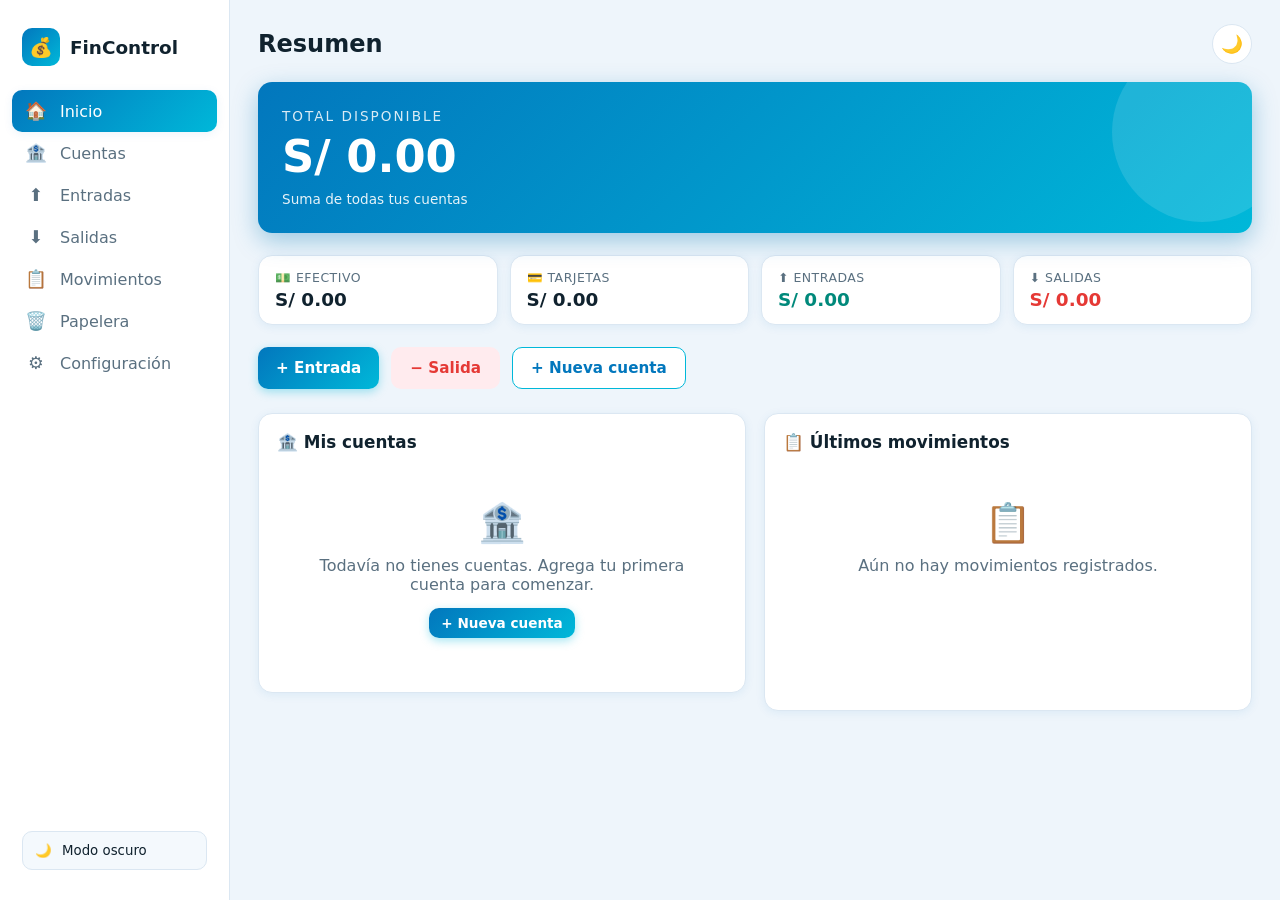
==== index.html @ 9997af48 "Add files via upload" ====
<!DOCTYPE html>
<html lang="es">
<head>
  <meta charset="UTF-8">
  <meta name="viewport" content="width=device-width, initial-scale=1.0">
  <title>FinControl — Inicio</title>
  <link rel="stylesheet" href="css/base.css">
  <link rel="stylesheet" href="css/inicio.css">
  <link rel="stylesheet" href="css/movimientos.css">
</head>
<body>
  <div class="app-layout">
    <!-- Menú lateral (desktop) -->
    <aside class="sidebar">
      <div class="brand">
        <div class="logo">💰</div>
        <span>FinControl</span>
      </div>
      <nav id="sidebar-nav"></nav>
      <div class="sidebar-footer">
        <button class="theme-toggle-btn" data-theme-toggle type="button">
          <span class="theme-icon">🌙</span>
          <span class="theme-label">Modo oscuro</span>
        </button>
      </div>
    </aside>

    <!-- Contenido -->
    <main class="content">
      <header class="page-header">
        <h1>Resumen</h1>
        <div class="header-actions">
          <button class="btn-icon" data-theme-toggle type="button" title="Cambiar tema">
            <span class="theme-icon">🌙</span>
          </button>
        </div>
      </header>

      <!-- TOTAL general -->
      <section class="total-hero">
        <div class="total-label">Total disponible</div>
        <div class="total-amount" id="total-general">S/ 0.00</div>
        <div class="total-sub" id="total-sub">Suma de todas tus cuentas</div>
      </section>

      <!-- Mini totales -->
      <section class="stats-row">
        <div class="stat-card">
          <div class="stat-label">💵 Efectivo</div>
          <div class="stat-value" id="total-cash">S/ 0.00</div>
        </div>
        <div class="stat-card">
          <div class="stat-label">💳 Tarjetas</div>
          <div class="stat-value" id="total-cards">S/ 0.00</div>
        </div>
        <div class="stat-card stat-income">
          <div class="stat-label">⬆️ Entradas</div>
          <div class="stat-value" id="total-incomes">S/ 0.00</div>
        </div>
        <div class="stat-card stat-expense">
          <div class="stat-label">⬇️ Salidas</div>
          <div class="stat-value" id="total-expenses">S/ 0.00</div>
        </div>
      </section>

      <!-- Acciones rápidas -->
      <section class="quick-actions">
        <a href="entradas.html" class="btn btn-primary">+ Entrada</a>
        <a href="salidas.html" class="btn btn-danger">− Salida</a>
        <a href="cuentas.html" class="btn btn-outline">+ Nueva cuenta</a>
      </section>

      <!-- Grid: cuentas y últimos movimientos -->
      <div class="home-grid">
        <section class="card accounts-widget">
          <h2 class="section-title">🏦 Mis cuentas</h2>
          <div id="home-accounts" class="mini-accounts"></div>
          <div id="home-accounts-empty" class="empty-state" hidden>
            <div class="empty-icon">🏦</div>
            <p>Todavía no tienes cuentas. Agrega tu primera cuenta para comenzar.</p>
            <a href="cuentas.html" class="btn btn-primary btn-sm">+ Nueva cuenta</a>
          </div>
        </section>

        <section class="card movements-widget">
          <h2 class="section-title">📋 Últimos movimientos</h2>
          <div id="home-movements" class="mov-list"></div>
          <div id="home-movements-empty" class="empty-state" hidden>
            <div class="empty-icon">📋</div>
            <p>Aún no hay movimientos registrados.</p>
          </div>
        </section>
      </div>
    </main>

    <!-- Barra inferior (móvil) -->
    <nav class="bottom-nav" id="bottom-nav"></nav>
  </div>

  <script src="js/utils.js"></script>
  <script src="js/storage.js"></script>
  <script src="js/theme.js"></script>
  <script src="js/nav.js"></script>
  <script src="js/shared.js"></script>
  <script src="js/inicio.js"></script>
</body>
</html>
---- css/base.css ----
/* =========================================================
   base.css — Variables, layout, navegación y componentes
   comunes (FinControl)
   ========================================================= */

/* --------------------- Temas --------------------- */
:root {
  --celeste: #4fc3f7;
  --cian: #00b8d9;
  --azul: #0277bd;
  --grad: linear-gradient(135deg, var(--azul), var(--cian));

  --bg: #eef5fb;
  --surface: #ffffff;
  --surface-2: #f4f9fd;
  --border: #dbe7f2;
  --text: #10222e;
  --text-2: #5a7080;
  --income: #00897b;
  --income-bg: #e0f2f1;
  --expense: #e53935;
  --expense-bg: #ffebee;
  --shadow: 0 2px 10px rgba(2, 119, 189, 0.08);
  --radius: 14px;
}

[data-theme="dark"] {
  --bg: #0a0e14;
  --surface: #121821;
  --surface-2: #1a2230;
  --border: #223041;
  --text: #e8f1f8;
  --text-2: #8fa6b8;
  --income: #4ddbc4;
  --income-bg: #0f2b26;
  --expense: #ff6b6b;
  --expense-bg: #2a1518;
  --shadow: 0 2px 10px rgba(0, 0, 0, 0.45);
}

/* --------------------- Reset --------------------- */
* { margin: 0; padding: 0; box-sizing: border-box; }

html { scroll-behavior: smooth; }

body {
  font-family: "Segoe UI", system-ui, -apple-system, Roboto, sans-serif;
  background: var(--bg);
  color: var(--text);
  min-height: 100vh;
  transition: background 0.25s ease, color 0.25s ease;
}

button { font-family: inherit; cursor: pointer; }
input, select, textarea { font-family: inherit; }
a { text-decoration: none; color: inherit; }

/* --------------------- Layout --------------------- */
.app-layout {
  display: flex;
  min-height: 100vh;
}

.sidebar {
  width: 230px;
  flex-shrink: 0;
  background: var(--surface);
  border-right: 1px solid var(--border);
  padding: 20px 12px;
  position: sticky;
  top: 0;
  height: 100vh;
  display: flex;
  flex-direction: column;
  gap: 4px;
}

.brand {
  display: flex;
  align-items: center;
  gap: 10px;
  padding: 8px 10px 20px;
  font-weight: 700;
  font-size: 1.15rem;
}

.brand .logo {
  width: 38px;
  height: 38px;
  border-radius: 10px;
  background: var(--grad);
  display: grid;
  place-items: center;
  font-size: 1.2rem;
  color: #fff;
}

.nav-link {
  display: flex;
  align-items: center;
  gap: 12px;
  padding: 11px 12px;
  border-radius: 10px;
  color: var(--text-2);
  font-weight: 500;
  transition: background 0.15s, color 0.15s;
}

.nav-link:hover { background: var(--surface-2); color: var(--text); }

.nav-link.active {
  background: var(--grad);
  color: #fff;
  box-shadow: var(--shadow);
}

.nav-icon { font-size: 1.1rem; width: 24px; text-align: center; }

.sidebar-footer { margin-top: auto; padding: 10px; }

.content {
  flex: 1;
  min-width: 0;
  padding: 24px 28px 90px;
  max-width: 1100px;
  margin: 0 auto;
  width: 100%;
}

/* --------------------- Barra inferior (móvil) --------------------- */
.bottom-nav {
  display: none;
  position: fixed;
  bottom: 0;
  left: 0;
  right: 0;
  background: var(--surface);
  border-top: 1px solid var(--border);
  justify-content: space-around;
  padding: 6px 4px calc(6px + env(safe-area-inset-bottom));
  z-index: 50;
}

.bottom-link {
  display: flex;
  flex-direction: column;
  align-items: center;
  gap: 2px;
  font-size: 0.62rem;
  color: var(--text-2);
  padding: 4px 8px;
  border-radius: 10px;
  min-width: 48px;
}

.bottom-link .nav-icon { font-size: 1.25rem; width: auto; }
.bottom-link.active { color: var(--cian); font-weight: 600; }

/* --------------------- Cabecera de página --------------------- */
.page-header {
  display: flex;
  align-items: center;
  justify-content: space-between;
  gap: 12px;
  margin-bottom: 18px;
  flex-wrap: wrap;
}

.page-header h1 { font-size: 1.5rem; }

.header-actions { display: flex; gap: 10px; align-items: center; }

/* --------------------- Botones --------------------- */
.btn {
  display: inline-flex;
  align-items: center;
  justify-content: center;
  gap: 8px;
  border: none;
  border-radius: 10px;
  padding: 11px 18px;
  font-size: 0.95rem;
  font-weight: 600;
  transition: transform 0.12s, box-shadow 0.12s, background 0.15s;
}

.btn:active { transform: scale(0.97); }

.btn-primary {
  background: var(--grad);
  color: #fff;
  box-shadow: 0 3px 10px rgba(0, 184, 217, 0.35);
}

.btn-primary:hover { filter: brightness(1.08); }

.btn-outline {
  background: var(--surface);
  color: var(--azul);
  border: 1.5px solid var(--cian);
}

[data-theme="dark"] .btn-outline { color: var(--celeste); }

.btn-outline:hover { background: var(--surface-2); }

.btn-danger {
  background: var(--expense-bg);
  color: var(--expense);
  border: 1.5px solid transparent;
}

.btn-danger:hover { filter: brightness(0.96); }

.btn-icon {
  width: 40px;
  height: 40px;
  padding: 0;
  border-radius: 50%;
  background: var(--surface);
  border: 1.5px solid var(--border);
  font-size: 1.1rem;
  display: inline-grid;
  place-items: center;
}

.btn-icon:hover { border-color: var(--cian); }

.btn-sm { padding: 7px 12px; font-size: 0.85rem; }

/* --------------------- Tarjetas --------------------- */
.card {
  background: var(--surface);
  border: 1px solid var(--border);
  border-radius: var(--radius);
  padding: 18px;
  box-shadow: var(--shadow);
}

.section-title {
  font-size: 1.05rem;
  margin-bottom: 12px;
  display: flex;
  align-items: center;
  gap: 8px;
}

/* --------------------- Formularios --------------------- */
.form-grid {
  display: grid;
  grid-template-columns: repeat(auto-fit, minmax(220px, 1fr));
  gap: 14px;
}

.field { display: flex; flex-direction: column; gap: 6px; }

.field.full { grid-column: 1 / -1; }

.field label { font-size: 0.85rem; font-weight: 600; color: var(--text-2); }

.field label .req { color: var(--expense); }

.field input,
.field select,
.field textarea {
  background: var(--surface-2);
  border: 1.5px solid var(--border);
  border-radius: 10px;
  padding: 11px 12px;
  font-size: 0.95rem;
  color: var(--text);
  outline: none;
  transition: border-color 0.15s, box-shadow 0.15s;
  width: 100%;
}

.field input:focus,
.field select:focus,
.field textarea:focus {
  border-color: var(--cian);
  box-shadow: 0 0 0 3px rgba(0, 184, 217, 0.15);
}

.field input.invalid,
.field select.invalid { border-color: var(--expense); }

.field-error {
  color: var(--expense);
  font-size: 0.8rem;
  display: none;
}

.field-error.visible { display: block; }

.form-actions {
  margin-top: 16px;
  display: flex;
  gap: 10px;
  flex-wrap: wrap;
}

/* --------------------- Alertas y avisos --------------------- */
.alert {
  padding: 12px 14px;
  border-radius: 10px;
  font-size: 0.9rem;
  margin-bottom: 14px;
  display: none;
}

.alert.visible { display: block; }

.alert-error { background: var(--expense-bg); color: var(--expense); border: 1px solid var(--expense); }
.alert-success { background: var(--income-bg); color: var(--income); border: 1px solid var(--income); }

/* --------------------- Estados vacíos --------------------- */
.empty-state {
  text-align: center;
  padding: 36px 16px;
  color: var(--text-2);
}

.empty-state .empty-icon { font-size: 2.4rem; margin-bottom: 10px; }
.empty-state p { margin-bottom: 14px; }

/* --------------------- Modal --------------------- */
.modal-overlay {
  position: fixed;
  inset: 0;
  background: rgba(5, 15, 25, 0.55);
  display: none;
  align-items: center;
  justify-content: center;
  z-index: 100;
  padding: 16px;
}

.modal-overlay.open { display: flex; }

.modal {
  background: var(--surface);
  border-radius: var(--radius);
  padding: 22px;
  width: 100%;
  max-width: 440px;
  box-shadow: 0 10px 40px rgba(0, 0, 0, 0.3);
  max-height: 90vh;
  overflow-y: auto;
}

.modal h2 { font-size: 1.15rem; margin-bottom: 12px; }

.modal p { color: var(--text-2); font-size: 0.92rem; margin-bottom: 16px; }

.modal-actions {
  display: flex;
  justify-content: flex-end;
  gap: 10px;
  margin-top: 18px;
}

/* --------------------- Chip de tipo --------------------- */
.chip {
  display: inline-flex;
  align-items: center;
  gap: 5px;
  padding: 3px 10px;
  border-radius: 999px;
  font-size: 0.75rem;
  font-weight: 600;
  background: var(--surface-2);
  color: var(--text-2);
  border: 1px solid var(--border);
}

/* --------------------- Responsive --------------------- */
@media (max-width: 860px) {
  .sidebar { display: none; }
  .bottom-nav { display: flex; }
  .content { padding: 16px 14px 96px; }
  .page-header h1 { font-size: 1.25rem; }
}

/* Toggle de tema en sidebar */
.theme-toggle-btn {
  display: flex;
  align-items: center;
  gap: 10px;
  width: 100%;
  padding: 11px 12px;
  border-radius: 10px;
  border: 1.5px solid var(--border);
  background: var(--surface-2);
  color: var(--text);
  font-weight: 500;
  transition: border-color 0.15s;
}

.theme-toggle-btn:hover { border-color: var(--cian); }
---- css/inicio.css ----
/* =========================================================
   inicio.css — Página principal (FinControl)
   ========================================================= */

/* ---------- Tarjeta de TOTAL general ---------- */
.total-hero {
  background: var(--grad);
  color: #fff;
  border-radius: var(--radius);
  padding: 26px 24px;
  box-shadow: 0 8px 24px rgba(0, 120, 180, 0.35);
  margin-bottom: 22px;
  position: relative;
  overflow: hidden;
}

.total-hero::after {
  content: '';
  position: absolute;
  right: -40px;
  top: -40px;
  width: 180px;
  height: 180px;
  border-radius: 50%;
  background: rgba(255, 255, 255, 0.12);
}

.total-hero .total-label {
  font-size: 0.85rem;
  text-transform: uppercase;
  letter-spacing: 2px;
  opacity: 0.85;
}

.total-hero .total-amount {
  font-size: clamp(2rem, 6vw, 2.8rem);
  font-weight: 800;
  margin-top: 6px;
}

.total-hero .total-sub {
  margin-top: 8px;
  font-size: 0.85rem;
  opacity: 0.9;
}

/* ---------- Fila de mini-totales ---------- */
.stats-row {
  display: grid;
  grid-template-columns: repeat(auto-fit, minmax(150px, 1fr));
  gap: 12px;
  margin-bottom: 22px;
}

.stat-card {
  background: var(--surface);
  border: 1px solid var(--border);
  border-radius: var(--radius);
  padding: 14px 16px;
  box-shadow: var(--shadow);
}

.stat-card .stat-label {
  font-size: 0.78rem;
  color: var(--text-2);
  text-transform: uppercase;
  letter-spacing: 0.5px;
}

.stat-card .stat-value { font-size: 1.15rem; font-weight: 700; margin-top: 4px; }

.stat-income .stat-value { color: var(--income); }
.stat-expense .stat-value { color: var(--expense); }

/* ---------- Acciones rápidas ---------- */
.quick-actions {
  display: flex;
  gap: 12px;
  flex-wrap: wrap;
  margin-bottom: 24px;
}

/* ---------- Grid principal ---------- */
.home-grid {
  display: grid;
  grid-template-columns: 1fr 1fr;
  gap: 18px;
}

.home-grid .accounts-widget { grid-column: 1; }
.home-grid .movements-widget { grid-column: 2; grid-row: 1 / span 2; }
.home-grid .widget-wide { grid-column: 1; }

/* ---------- Mini tarjetas de cuenta ---------- */
.mini-accounts {
  display: flex;
  flex-direction: column;
  gap: 10px;
}

.mini-account {
  display: flex;
  align-items: center;
  gap: 12px;
  background: var(--surface-2);
  border: 1px solid var(--border);
  border-radius: 12px;
  padding: 12px 14px;
}

.mini-account .acc-icon {
  width: 40px;
  height: 40px;
  border-radius: 10px;
  background: var(--grad);
  display: grid;
  place-items: center;
  font-size: 1.1rem;
  flex-shrink: 0;
}

.mini-account .acc-info { flex: 1; min-width: 0; }
.mini-account .acc-name { font-weight: 600; font-size: 0.95rem; }
.mini-account .acc-type { font-size: 0.78rem; color: var(--text-2); }
.mini-account .acc-balance { font-weight: 700; color: var(--azul); }

[data-theme="dark"] .mini-account .acc-balance { color: var(--celeste); }

/* ---------- Lista compacta de movimientos ---------- */
.mov-list { display: flex; flex-direction: column; }

.mov-item {
  display: flex;
  align-items: center;
  gap: 12px;
  padding: 11px 2px;
  border-bottom: 1px solid var(--border);
}

.mov-item:last-child { border-bottom: none; }

.mov-item .mov-icon {
  width: 38px;
  height: 38px;
  border-radius: 50%;
  display: grid;
  place-items: center;
  font-size: 1rem;
  flex-shrink: 0;
}

.mov-item.income .mov-icon { background: var(--income-bg); }
.mov-item.expense .mov-icon { background: var(--expense-bg); }

.mov-item .mov-info { flex: 1; min-width: 0; }
.mov-item .mov-desc {
  font-weight: 600;
  font-size: 0.92rem;
  white-space: nowrap;
  overflow: hidden;
  text-overflow: ellipsis;
}

.mov-item .mov-meta { font-size: 0.78rem; color: var(--text-2); }

.mov-item .mov-amount { font-weight: 700; white-space: nowrap; }
.mov-item.income .mov-amount { color: var(--income); }
.mov-item.expense .mov-amount { color: var(--expense); }

@media (max-width: 860px) {
  .home-grid { grid-template-columns: 1fr; }
  .home-grid .accounts-widget,
  .home-grid .movements-widget,
  .home-grid .widget-wide {
    grid-column: 1;
    grid-row: auto;
  }
}
---- css/movimientos.css ----
/* =========================================================
   movimientos.css — Historial y listas de movimientos
   ========================================================= */

/* ---------- Agrupación por fecha ---------- */
.mov-group-date {
  font-size: 0.82rem;
  font-weight: 700;
  color: var(--text-2);
  text-transform: uppercase;
  letter-spacing: 0.5px;
  margin: 18px 2px 8px;
}

.mov-group-date:first-child { margin-top: 0; }

/* ---------- Tarjeta de lista ---------- */
.mov-card {
  background: var(--surface);
  border: 1px solid var(--border);
  border-radius: var(--radius);
  padding: 6px 16px;
  box-shadow: var(--shadow);
}

.mov-row {
  display: flex;
  align-items: center;
  gap: 12px;
  padding: 12px 0;
  border-bottom: 1px solid var(--border);
}

.mov-row:last-child { border-bottom: none; }

.mov-row .mov-icon {
  width: 40px;
  height: 40px;
  border-radius: 50%;
  display: grid;
  place-items: center;
  font-size: 1.05rem;
  flex-shrink: 0;
}

.mov-row.income .mov-icon { background: var(--income-bg); }
.mov-row.expense .mov-icon { background: var(--expense-bg); }

.mov-row .mov-info { flex: 1; min-width: 0; }

.mov-row .mov-desc {
  font-weight: 600;
  font-size: 0.94rem;
  overflow: hidden;
  text-overflow: ellipsis;
  white-space: nowrap;
}

.mov-row .mov-meta {
  font-size: 0.78rem;
  color: var(--text-2);
  display: flex;
  gap: 8px;
  flex-wrap: wrap;
  margin-top: 2px;
}

.mov-row .mov-amount {
  font-weight: 700;
  white-space: nowrap;
  font-size: 0.98rem;
}

.mov-row.income .mov-amount { color: var(--income); }
.mov-row.expense .mov-amount { color: var(--expense); }

.mov-row .mov-actions { display: flex; gap: 6px; }

.mov-row .btn-del {
  width: 34px;
  height: 34px;
  border-radius: 8px;
  border: 1.5px solid var(--border);
  background: var(--surface-2);
  color: var(--expense);
  font-size: 0.95rem;
  display: grid;
  place-items: center;
  transition: border-color 0.15s;
}

.mov-row .btn-del:hover { border-color: var(--expense); }

/* ---------- Filtros ---------- */
.filters-bar {
  display: flex;
  gap: 10px;
  flex-wrap: wrap;
  margin-bottom: 16px;
  align-items: center;
}

.filters-bar select,
.filters-bar input {
  background: var(--surface);
  border: 1.5px solid var(--border);
  border-radius: 10px;
  padding: 9px 12px;
  font-size: 0.9rem;
  color: var(--text);
  outline: none;
}

.filters-bar select:focus,
.filters-bar input:focus { border-color: var(--cian); }

/* ---------- Selector de categoría (chips) ---------- */
.chip-options {
  display: flex;
  gap: 8px;
  flex-wrap: wrap;
}

.chip-option {
  display: inline-flex;
  align-items: center;
  gap: 6px;
  padding: 8px 13px;
  border-radius: 999px;
  border: 1.5px solid var(--border);
  background: var(--surface-2);
  color: var(--text);
  font-size: 0.85rem;
  font-weight: 600;
  transition: border-color 0.15s, background 0.15s;
}

.chip-option:hover { border-color: var(--cian); }

.chip-option.selected {
  border-color: var(--cian);
  background: rgba(0, 184, 217, 0.12);
  box-shadow: 0 0 0 3px rgba(0, 184, 217, 0.15);
}

/* ---------- Ayuda de campo opcional ---------- */
.optional-hint {
  font-size: 0.75rem;
  color: var(--text-2);
  font-weight: 400;
}
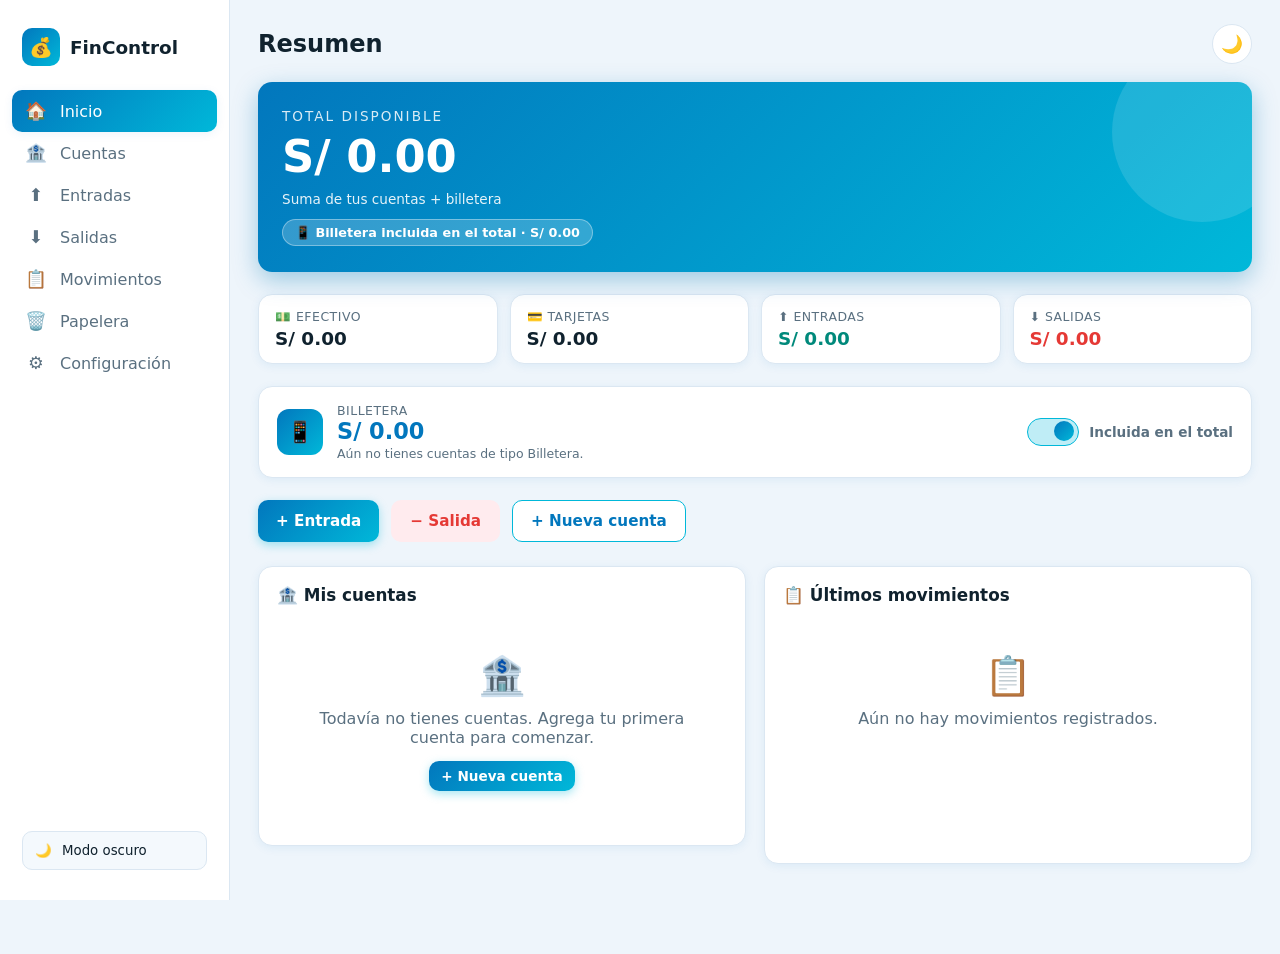
==== commit ddbfba3d: "Add files via upload" ====
--- a/index.html
+++ b/index.html
@@ -7,6 +7,7 @@
   <link rel="stylesheet" href="css/base.css">
   <link rel="stylesheet" href="css/inicio.css">
   <link rel="stylesheet" href="css/movimientos.css">
+  <link rel="stylesheet" href="css/configuracion.css"> <!-- [NUEVO] estilo del interruptor (.switch-btn) de la billetera -->
 </head>
 <body>
   <div class="app-layout">
@@ -41,6 +42,8 @@
         <div class="total-label">Total disponible</div>
         <div class="total-amount" id="total-general">S/ 0.00</div>
         <div class="total-sub" id="total-sub">Suma de todas tus cuentas</div>
+        <!-- [NUEVO] Indicador: billetera incluida / excluida / oculta -->
+        <div class="wallet-indicator" id="wallet-indicator"></div>
       </section>
 
       <!-- Mini totales -->
@@ -60,6 +63,26 @@
         <div class="stat-card stat-expense">
           <div class="stat-label">⬇️ Salidas</div>
           <div class="stat-value" id="total-expenses">S/ 0.00</div>
+        </div>
+      </section>
+
+      <!-- ============ [NUEVO] Tarjeta de Billetera ============
+           Solo se muestra si la billetera está configurada como "visible". -->
+      <section class="wallet-card" id="wallet-section" hidden>
+        <div class="wallet-main">
+          <div class="wallet-icon">📱</div>
+          <div class="wallet-info">
+            <div class="wallet-title">Billetera</div>
+            <div class="wallet-balance" id="wallet-balance">S/ 0.00</div>
+            <div class="wallet-detail" id="wallet-detail"></div>
+          </div>
+        </div>
+        <div class="wallet-toggle">
+          <button class="switch-btn on" id="wallet-include-switch" type="button" role="switch"
+                  aria-checked="true" aria-label="Incluir billetera en el total">
+            <span class="knob"></span>
+          </button>
+          <span class="wallet-toggle-label" id="wallet-include-label">Incluida en el total</span>
         </div>
       </section>
 
--- a/css/inicio.css
+++ b/css/inicio.css
@@ -176,3 +176,62 @@
     grid-row: auto;
   }
 }
+
+/* =========================================================
+   [NUEVO] Billetera: indicador en el total y tarjeta propia
+   ========================================================= */
+
+/* Indicador dentro de la tarjeta de total (incluida / excluida / oculta) */
+.wallet-indicator {
+  display: inline-block;
+  position: relative;
+  z-index: 1;
+  margin-top: 12px;
+  padding: 5px 12px;
+  border-radius: 999px;
+  font-size: 0.8rem;
+  font-weight: 600;
+  background: rgba(255, 255, 255, 0.2);
+  border: 1px solid rgba(255, 255, 255, 0.35);
+}
+
+.wallet-indicator.off { background: rgba(0, 0, 0, 0.18); }
+
+/* Tarjeta de billetera */
+.wallet-card {
+  display: flex;
+  align-items: center;
+  justify-content: space-between;
+  gap: 16px;
+  flex-wrap: wrap;
+  background: var(--surface);
+  border: 1px solid var(--border);
+  border-radius: var(--radius);
+  padding: 16px 18px;
+  box-shadow: var(--shadow);
+  margin-bottom: 22px;
+}
+
+.wallet-card[hidden] { display: none; }
+
+.wallet-main { display: flex; align-items: center; gap: 14px; min-width: 0; flex: 1; }
+
+.wallet-icon {
+  width: 46px;
+  height: 46px;
+  border-radius: 12px;
+  background: var(--grad);
+  display: grid;
+  place-items: center;
+  font-size: 1.3rem;
+  flex-shrink: 0;
+}
+
+.wallet-info { min-width: 0; }
+.wallet-title { font-size: 0.78rem; color: var(--text-2); text-transform: uppercase; letter-spacing: 0.5px; }
+.wallet-balance { font-size: 1.4rem; font-weight: 800; color: var(--azul); }
+[data-theme="dark"] .wallet-balance { color: var(--celeste); }
+.wallet-detail { font-size: 0.78rem; color: var(--text-2); margin-top: 2px; }
+
+.wallet-toggle { display: flex; align-items: center; gap: 10px; }
+.wallet-toggle-label { font-size: 0.85rem; font-weight: 600; color: var(--text-2); }
--- a/css/movimientos.css
+++ b/css/movimientos.css
@@ -149,3 +149,35 @@
   color: var(--text-2);
   font-weight: 400;
 }
+
+/* =========================================================
+   [NUEVO] Transferencias y distintivos de tipo
+   ========================================================= */
+
+/* Distintivo de tipo: Ingreso / Gasto / Transferencia */
+.mov-badge {
+  display: inline-flex;
+  align-items: center;
+  padding: 0 8px;
+  border-radius: 999px;
+  font-size: 0.68rem;
+  font-weight: 700;
+  text-transform: uppercase;
+  letter-spacing: 0.4px;
+  background: var(--surface-2);
+  border: 1px solid var(--border);
+}
+
+.mov-badge.income { color: var(--income); }
+.mov-badge.expense { color: var(--expense); }
+.mov-badge.transfer { color: var(--azul); }
+[data-theme="dark"] .mov-badge.transfer { color: var(--celeste); }
+
+/* Fila de transferencia */
+.mov-row.transfer .mov-icon { background: rgba(0, 184, 217, 0.15); }
+.mov-row.transfer .mov-amount { color: var(--azul); }
+[data-theme="dark"] .mov-row.transfer .mov-amount { color: var(--celeste); }
+
+/* Con filtro por cuenta: entra (+) / sale (−) */
+.mov-row.transfer .mov-amount.in { color: var(--income); }
+.mov-row.transfer .mov-amount.out { color: var(--expense); }
--- a/css/configuracion.css
+++ b/css/configuracion.css
@@ -0,0 +1,94 @@
+/* =========================================================
+   configuracion.css — Página de configuración (FinControl)
+   ========================================================= */
+
+.settings-list {
+  display: flex;
+  flex-direction: column;
+  gap: 14px;
+  max-width: 640px;
+}
+
+.setting-item {
+  display: flex;
+  align-items: center;
+  justify-content: space-between;
+  gap: 14px;
+  background: var(--surface);
+  border: 1px solid var(--border);
+  border-radius: var(--radius);
+  padding: 16px 18px;
+  box-shadow: var(--shadow);
+}
+
+.setting-item .setting-info h3 {
+  font-size: 0.98rem;
+  margin-bottom: 3px;
+}
+
+.setting-item .setting-info p {
+  font-size: 0.82rem;
+  color: var(--text-2);
+}
+
+.setting-item .setting-control { flex-shrink: 0; }
+
+.setting-item.danger-zone {
+  border-color: var(--expense);
+}
+
+.setting-item.danger-zone .setting-info h3 { color: var(--expense); }
+
+.about-box {
+  max-width: 640px;
+  margin-top: 18px;
+  font-size: 0.85rem;
+  color: var(--text-2);
+  line-height: 1.6;
+}
+
+.about-box strong { color: var(--text); }
+
+/* Botón tipo switch simple */
+.switch-btn {
+  position: relative;
+  width: 52px;
+  height: 28px;
+  border-radius: 999px;
+  border: none;
+  background: var(--surface-2);
+  border: 1.5px solid var(--border);
+  transition: background 0.2s;
+}
+
+.switch-btn .knob {
+  position: absolute;
+  top: 2px;
+  left: 2px;
+  width: 20px;
+  height: 20px;
+  border-radius: 50%;
+  background: var(--grad);
+  transition: left 0.2s;
+}
+
+.switch-btn.on { background: rgba(0, 184, 217, 0.25); border-color: var(--cian); }
+.switch-btn.on .knob { left: 26px; }
+
+/* =========================================================
+   [NUEVO] Controles de la billetera
+   ========================================================= */
+.switch-group { display: flex; align-items: center; gap: 10px; }
+
+.switch-state {
+  font-size: 0.82rem;
+  font-weight: 600;
+  color: var(--text-2);
+  min-width: 54px;
+  text-align: right;
+}
+
+.setting-item.is-disabled .setting-info,
+.setting-item.is-disabled .switch-state { opacity: 0.55; }
+
+.switch-btn:disabled { cursor: not-allowed; opacity: 0.5; }
